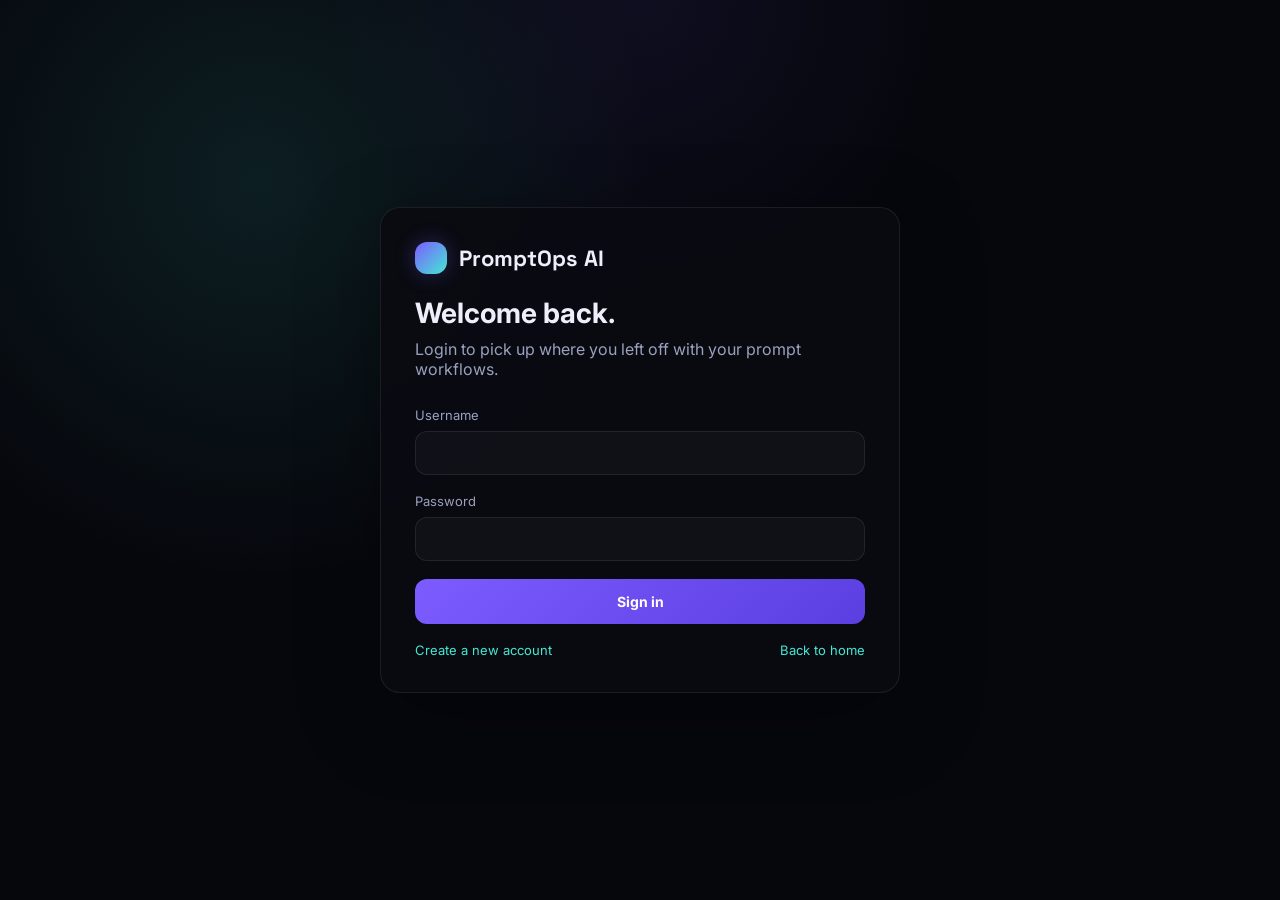
==== frontend/index.html @ e061cbdd "Initial commit: PromptOps AI" ====
<!DOCTYPE html>
<html lang="en">
<head>
<meta charset="UTF-8">
<meta name="viewport" content="width=device-width, initial-scale=1.0">
<title>PromptOps AI — Workspace</title>
<link rel="preconnect" href="https://fonts.googleapis.com">
<link href="https://fonts.googleapis.com/css2?family=Space+Grotesk:wght@400;500;600;700&family=Inter:wght@400;500;600&family=JetBrains+Mono:wght@400;500&display=swap" rel="stylesheet">
<link rel="stylesheet" href="css/index.css">
</head>
<body>

<!-- Mobile topbar -->
<div class="mobile-bar" id="mobile-bar">
  <button class="hamburger" onclick="toggleSidebar()" aria-label="Open menu">☰</button>
  <div class="mark" style="width:20px;height:20px;border-radius:6px;background:linear-gradient(135deg,var(--violet),var(--cyan));"></div>
  <span class="brand-text">PromptOps AI</span>
</div>
<div class="sidebar-overlay" id="sidebar-overlay" onclick="toggleSidebar()"></div>

<div class="app">
  <!-- SIDEBAR -->
  <aside class="sidebar" id="sidebar" aria-label="Navigation">
    <div class="sidebar-top">
      <div class="brand">
        <div class="mark" role="presentation"></div>
        <span class="brand-text">PromptOps AI</span>
      </div>
    </div>
    <nav class="sidebar-nav" id="nav" aria-label="Main navigation"></nav>
    <div class="sidebar-foot">
      <button class="btn btn-ghost" id="logout-button" type="button">Logout</button>
      <a href="landing.html">← Back to Home</a>
    </div>
  </aside>

  <!-- WORKSPACE -->
  <main class="workspace-wrap" id="workspace-wrap" role="main"></main>
</div>

<div id="toast-container" aria-live="polite" aria-atomic="false"></div>

<!--
  Script loading order (each file depends only on those above it):

  1. utils.js      - esc, toast, copyText, copyRaw, setLoading, showError
  2. api.js        - api(), API_BASE
  3. auth.js       - getAuthToken, clearAuthToken, redirectToLogin, verifyAuthToken
  4. navigation.js - PAGES, buildNav, toggleSidebar, greeting, goTo, renderPage, initPage
  5. analytics.js  - homeTpl, initHome, analyticsTpl, loadAnalytics
  6. evaluator.js  - evaluateTpl, runEvaluate, getScoreLabel, useBetterPrompt
  7. optimizer.js  - optimizeTpl, runOptimize, saveOptimizedVersion, evaluateOptimized
  8. library.js    - CATEGORIES, libraryTpl, loadLibrary, debouncedLibSearch,
                     selectCat, toggleFav, loadIntoOptimizer, loadIntoEvaluator
  9. playground.js - playgroundTpl, runPlayground
  10. experiments.js - abtestTpl, runABTest
  11. versions.js  - versionsTpl, saveVersion, loadVersions, filterVersions,
                     renderTimeline, restoreVersion, deleteVersion
  12. index.js     - wires logout button, calls buildNav(), boots app
-->
<script src="js/utils.js"></script>
<script src="js/api.js"></script>
<script src="js/auth.js"></script>
<script src="js/navigation.js"></script>
<script src="js/analytics.js"></script>
<script src="js/evaluator.js"></script>
<script src="js/optimizer.js"></script>
<script src="js/library.js"></script>
<script src="js/playground.js"></script>
<script src="js/experiments.js"></script>
<script src="js/versions.js"></script>
<script src="js/index.js"></script>

</body>
</html>
---- frontend/css/index.css ----
:root {
  --bg: #07080f;
  --panel: #0e1018;
  --panel-2: #13161f;
  --panel-3: #181c28;
  --line: rgba(255,255,255,0.08);
  --line-2: rgba(255,255,255,0.13);
  --ink: #eef0f8;
  --ink-2: #c8ccdc;
  --slate: #8b93ab;
  --slate-dim: #5a6178;
  --violet: #7c5cff;
  --violet-dim: rgba(124,92,255,0.12);
  --cyan: #45e8d4;
  --cyan-dim: rgba(69,232,212,0.1);
  --amber: #ffb454;
  --red: #ff6b6b;
  --green: #4ade80;
  --radius: 14px;
  --sidebar-w: 224px;
  --font-mono: 'JetBrains Mono', monospace;
  --font-display: 'Space Grotesk', sans-serif;
}

*, *::before, *::after { box-sizing: border-box; margin: 0; padding: 0; }
html { height: 100%; }
body {
  margin: 0;
  background: var(--bg);
  color: var(--ink);
  font-family: 'Inter', system-ui, sans-serif;
  font-size: 14px;
  line-height: 1.6;
  overflow: hidden;
  height: 100vh;
  -webkit-font-smoothing: antialiased;
}
a { color: inherit; text-decoration: none; }
button { font-family: inherit; cursor: pointer; }
::selection { background: rgba(124,92,255,0.35); }

::-webkit-scrollbar { width: 6px; }
::-webkit-scrollbar-track { background: transparent; }
::-webkit-scrollbar-thumb { background: var(--line-2); border-radius: 3px; }
::-webkit-scrollbar-thumb:hover { background: var(--slate-dim); }

.app { display: flex; height: 100vh; }

.sidebar {
  width: var(--sidebar-w);
  flex-shrink: 0;
  background: var(--panel);
  border-right: 1px solid var(--line);
  display: flex;
  flex-direction: column;
  padding: 0;
  overflow: hidden;
}
.sidebar-top {
  padding: 18px 14px 14px;
  border-bottom: 1px solid var(--line);
}
.brand {
  display: flex;
  align-items: center;
  gap: 9px;
  padding: 2px 8px 16px;
}
.brand .mark {
  width: 22px; height: 22px;
  border-radius: 7px;
  background: linear-gradient(135deg, var(--violet), var(--cyan));
  box-shadow: 0 0 14px rgba(124,92,255,0.5);
  flex-shrink: 0;
}
.brand-text {
  font-family: var(--font-display);
  font-weight: 700;
  font-size: 14.5px;
  letter-spacing: -0.01em;
}
.sidebar-label {
  font-size: 10px;
  text-transform: uppercase;
  letter-spacing: 0.08em;
  color: var(--slate-dim);
  font-weight: 600;
  padding: 0 8px;
  margin-bottom: 6px;
}
.sidebar-nav {
  flex: 1;
  overflow-y: auto;
  padding: 14px;
  display: flex;
  flex-direction: column;
  gap: 2px;
}
.nav-btn {
  display: flex;
  align-items: center;
  gap: 10px;
  background: transparent;
  border: none;
  color: var(--slate);
  padding: 9px 10px;
  border-radius: 10px;
  font-size: 13px;
  font-weight: 500;
  text-align: left;
  width: 100%;
  transition: background 0.15s, color 0.15s;
  position: relative;
}
.nav-btn .ic {
  font-size: 14px;
  width: 20px;
  text-align: center;
  flex-shrink: 0;
}
.nav-btn:hover { background: var(--panel-2); color: var(--ink-2); }
.nav-btn.active {
  background: var(--violet-dim);
  color: var(--ink);
  font-weight: 600;
}
.nav-btn.active::before {
  content: '';
  position: absolute;
  left: 0; top: 6px; bottom: 6px;
  width: 2.5px;
  border-radius: 0 2px 2px 0;
  background: var(--violet);
}
.sidebar-foot {
  padding: 14px;
  border-top: 1px solid var(--line);
  font-size: 11.5px;
  color: var(--slate-dim);
}
.sidebar-foot a { color: var(--slate-dim); transition: color 0.15s; }
.sidebar-foot a:hover { color: var(--slate); }

.workspace-wrap { flex: 1; overflow-y: auto; background: var(--bg); }
.workspace {
  padding: 32px 40px;
  max-width: 1100px;
  margin: 0 auto;
  opacity: 0;
  transform: translateY(8px);
  transition: opacity 0.22s ease, transform 0.22s ease;
}
.workspace.active { opacity: 1; transform: translateY(0); }

.page-head { margin-bottom: 28px; }
.page-head h2 {
  font-family: var(--font-display);
  font-size: 20px;
  font-weight: 700;
  letter-spacing: -0.02em;
  margin-bottom: 4px;
}
.page-head p { color: var(--slate); font-size: 13.5px; }

.card {
  background: var(--panel);
  border: 1px solid var(--line);
  border-radius: var(--radius);
  padding: 22px;
  margin-bottom: 16px;
}
.card-head {
  display: flex;
  align-items: center;
  justify-content: space-between;
  margin-bottom: 16px;
}
.card-head h3 {
  font-size: 13.5px;
  font-weight: 600;
  letter-spacing: -0.01em;
}
.card-subtitle { font-size: 12px; color: var(--slate); margin-top: 2px; }

label {
  display: block;
  font-size: 12px;
  font-weight: 600;
  color: var(--slate);
  letter-spacing: 0.01em;
  margin: 14px 0 6px;
}
label:first-child { margin-top: 0; }
textarea, input[type="text"], input[type="search"], input {
  width: 100%;
  background: var(--bg);
  border: 1px solid var(--line);
  color: var(--ink);
  border-radius: 10px;
  padding: 10px 13px;
  font-size: 13.5px;
  font-family: inherit;
}

input[type="search"] {
  padding-right: 36px;
}
.input-row {
  display: grid;
  grid-template-columns: 1fr auto;
  gap: 10px;
}
.field-help {
  font-size: 12px;
  color: var(--slate);
  margin-top: 6px;
}

.btn {
  display: inline-flex;
  align-items: center;
  justify-content: center;
  gap: 8px;
  border: 1px solid transparent;
  border-radius: 10px;
  padding: 11px 16px;
  font-weight: 600;
  font-size: 13px;
  transition: background 0.15s, transform 0.15s, color 0.15s;
}
.btn:hover { transform: translateY(-1px); }
.btn-primary {
  background: linear-gradient(135deg, var(--violet), var(--cyan));
  color: #10111c;
}
.btn-secondary {
  background: rgba(255,255,255,0.04);
  color: var(--ink-2);
}
.btn-ghost {
  background: transparent;
  color: var(--slate);
  border-color: var(--line);
}

.top-row {
  display: flex;
  align-items: center;
  justify-content: space-between;
  gap: 16px;
  flex-wrap: wrap;
}
.top-row .badge {
  background: rgba(124,92,255,0.12);
  color: var(--violet);
  padding: 8px 12px;
  border-radius: 999px;
  font-size: 12px;
  font-weight: 700;
}

.panel-row {
  display: grid;
  grid-template-columns: repeat(4, minmax(0, 1fr));
  gap: 18px;
  margin-top: 18px;
}
.panel-card {
  background: var(--panel-2);
  border: 1px solid var(--line);
  border-radius: var(--radius);
  padding: 20px;
}

.stats-grid {
  display: grid;
  grid-template-columns: repeat(3, minmax(0, 1fr));
  gap: 16px;
  margin-top: 18px;
}
.stat-card {
  background: var(--panel-2);
  border: 1px solid var(--line);
  border-radius: var(--radius);
  padding: 16px 18px;
}
.stat-card .stat-label { font-size: 12px; color: var(--slate); margin-bottom: 6px; }
.stat-card .stat-value { font-size: 24px; font-weight: 700; }

.table-card {
  background: var(--panel-2);
  border: 1px solid var(--line);
  border-radius: var(--radius);
  overflow: hidden;
}
.table-card table {
  width: 100%;
  border-collapse: collapse;
}
.table-card th,
.table-card td {
  padding: 14px 16px;
  border-bottom: 1px solid rgba(255,255,255,0.04);
}
.table-card th {
  text-align: left;
  font-size: 12px;
  color: var(--slate);
  text-transform: uppercase;
  letter-spacing: 0.08em;
}
.table-card td { font-size: 13px; }

.graph-card {
  display: grid;
  grid-template-columns: 1fr 0.7fr;
  gap: 16px;
}
.graph-card .graph { min-height: 220px; }

.footer-note {
  display: flex;
  align-items: center;
  justify-content: space-between;
  gap: 12px;
  margin-top: 10px;
  font-size: 12px;
  color: var(--slate);
}

@media (max-width: 1024px) {
  .sidebar { width: 200px; }
  .workspace { padding: 28px 28px; }
}

@media (max-width: 900px) {
  .app { flex-direction: column; }
  .sidebar { width: 100%; height: auto; }
  .workspace-wrap { height: calc(100vh - 100px); }
  .panel-row { grid-template-columns: 1fr 1fr; }
  .stats-grid { grid-template-columns: 1fr; }
}

@media (max-width: 720px) {
  .workspace { padding: 22px 18px; }
  .top-row { flex-direction: column; align-items: stretch; }
  .panel-row { grid-template-columns: 1fr; }
  .sidebar-nav { padding: 10px; }
}

/* ═══════════════════════════════════════════════════════════
   FEATURE STYLES  (originally inline in index.html)
   Added here so css/index.css is the single style source.
═══════════════════════════════════════════════════════════ */

/* ── Extra tokens needed by features ── */
:root {
  --violet-dim: rgba(124,92,255,0.12);
  --cyan-dim: rgba(69,232,212,0.1);
  --amber: #ffb454;
  --red: #ff6b6b;
  --green: #4ade80;
  --font-mono: 'JetBrains Mono', monospace;
  --font-display: 'Space Grotesk', sans-serif;
}

/* ── Extra base overrides ── */
textarea { resize: vertical; min-height: 120px; line-height: 1.65; outline: none; }
textarea:focus, input:focus { border-color: var(--violet); box-shadow: 0 0 0 3px rgba(124,92,255,0.12); outline: none; }
textarea.mono { font-family: var(--font-mono); font-size: 12.5px; }

/* ── Button variants ── */
.btn { cursor: pointer; user-select: none; white-space: nowrap; }
.btn:active { transform: scale(0.98); }
.btn:disabled { opacity: 0.45; cursor: not-allowed; transform: none; }
.btn-primary { background: linear-gradient(135deg, var(--violet), #5b3fe0); border: none; color: #fff; margin-top: 16px; box-shadow: 0 4px 16px rgba(124,92,255,0.28); }
.btn-primary:hover { filter: brightness(1.1); transform: none; }
.btn-sm { padding: 6px 12px; font-size: 12px; border-radius: 7px; }
.btn-danger { background: transparent; border: 1px solid rgba(255,107,107,0.25); color: var(--red); }
.btn-danger:hover { background: rgba(255,107,107,0.08); }

/* ── Layouts ── */
.split   { display: grid; grid-template-columns: 1fr 1fr; gap: 16px; }
.split-3 { display: grid; grid-template-columns: 1fr 1fr 1fr; gap: 16px; }

/* ── Badge ── */
.badge {
  display: inline-flex; align-items: center; gap: 4px;
  font-size: 11px; font-weight: 600; font-family: var(--font-mono);
  padding: 3px 8px; border-radius: 100px;
  background: var(--violet-dim); color: var(--violet);
  border: 1px solid rgba(124,92,255,0.2);
}
.badge.cyan   { background: var(--cyan-dim); color: var(--cyan); border-color: rgba(69,232,212,0.2); }
.badge.amber  { background: rgba(255,180,84,0.1); color: var(--amber); border-color: rgba(255,180,84,0.2); }
.badge.green  { background: rgba(74,222,128,0.1); color: var(--green); border-color: rgba(74,222,128,0.2); }
.badge.red    { background: rgba(255,107,107,0.1); color: var(--red); border-color: rgba(255,107,107,0.2); }

/* ── Spinner & loading row ── */
.spinner {
  width: 13px; height: 13px; border-radius: 50%;
  border: 2px solid rgba(255,255,255,0.2);
  border-top-color: rgba(255,255,255,0.85);
  animation: spin 0.65s linear infinite;
  display: inline-block; flex-shrink: 0;
}
@keyframes spin { to { transform: rotate(360deg); } }
.loading-row {
  display: flex; align-items: center; gap: 9px;
  color: var(--slate); font-size: 13px; font-style: italic; margin-top: 12px;
}

/* ── Result box ── */
.result-box {
  background: var(--bg); border: 1px solid var(--line); border-radius: 10px;
  padding: 14px 16px; font-size: 13px; line-height: 1.7;
  white-space: pre-wrap; word-break: break-word;
  display: none; font-family: var(--font-mono); color: var(--ink-2);
}
.result-box.show  { display: block; animation: fadeUp 0.22s ease; }
.result-box.error { border-color: rgba(255,107,107,0.35); color: #ffb8b8; background: rgba(255,107,107,0.04); }
@keyframes fadeUp { from { opacity:0; transform:translateY(5px); } to { opacity:1; transform:translateY(0); } }

/* ── Empty state ── */
.empty {
  text-align: center; padding: 40px 20px; color: var(--slate);
  font-size: 13px; border: 1px dashed var(--line); border-radius: 12px;
}
.empty .empty-icon { font-size: 28px; margin-bottom: 10px; }
.empty p { color: var(--slate-dim); font-size: 12.5px; margin-top: 6px; }

/* ── Verdict ── */
.verdict {
  margin-top: 14px; padding: 11px 14px; border-radius: 10px;
  background: var(--panel-2); border: 1px solid var(--line);
  font-size: 13px; color: var(--ink-2); line-height: 1.5;
}
.verdict strong { color: var(--ink); }

/* ── Toast ── */
#toast-container {
  position: fixed; bottom: 22px; right: 22px;
  display: flex; flex-direction: column; gap: 9px;
  z-index: 9999; pointer-events: none;
}
.toast {
  background: var(--panel); border: 1px solid var(--line);
  border-left: 3px solid var(--cyan); border-radius: 10px;
  padding: 11px 16px; font-size: 13px;
  min-width: 230px; max-width: 340px;
  box-shadow: 0 12px 36px rgba(0,0,0,0.5);
  animation: toastIn 0.22s ease; pointer-events: all;
}
.toast.error   { border-left-color: var(--red); }
.toast.success { border-left-color: var(--green); }
@keyframes toastIn { from { transform:translateX(20px); opacity:0; } to { transform:translateX(0); opacity:1; } }

/* ── Mobile topbar ── */
.mobile-bar {
  display: none; position: fixed; top:0; left:0; right:0; height: 52px;
  background: var(--panel); border-bottom: 1px solid var(--line);
  align-items: center; padding: 0 16px; gap: 12px; z-index: 100;
}
.mobile-bar .brand-text { font-size: 14px; }
.hamburger { background: none; border: none; color: var(--slate); font-size: 18px; padding: 4px; cursor: pointer; }
.sidebar-overlay { display: none; position: fixed; inset: 0; background: rgba(0,0,0,0.5); z-index: 49; }

/* ── Dashboard ── */
.welcome { margin-bottom: 24px; }
.welcome h2 { font-family: var(--font-display); font-size: 22px; font-weight: 700; letter-spacing: -0.02em; margin-bottom: 3px; }
.welcome p  { color: var(--slate); font-size: 13px; }

.quick-actions { display: grid; grid-template-columns: repeat(4,1fr); gap: 12px; margin-bottom: 22px; }
.qa-card {
  background: var(--panel); border: 1px solid var(--line); border-radius: 13px;
  padding: 16px; cursor: pointer; transition: transform 0.18s, border-color 0.18s, box-shadow 0.18s;
  text-align: left; color: var(--ink-2);
}
.qa-card:hover { transform: translateY(-3px); border-color: rgba(124,92,255,0.35); box-shadow: 0 8px 24px rgba(124,92,255,0.1); }
.qa-card .qic { font-size: 18px; margin-bottom: 9px; }
.qa-card .qt  { font-size: 13px; font-weight: 600; }
.qa-card .qs  { font-size: 11.5px; color: var(--slate-dim); margin-top: 3px; }

.kpis { display: grid; grid-template-columns: repeat(4,1fr); gap: 12px; margin-bottom: 20px; }
.kpi  { background: var(--panel); border: 1px solid var(--line); border-radius: 13px; padding: 16px 18px; }
.kpi .kv { font-family: var(--font-display); font-size: 24px; font-weight: 700; letter-spacing: -0.02em; color: var(--ink); margin-bottom: 3px; font-variant-numeric: tabular-nums; }
.kpi .kl { font-size: 11.5px; color: var(--slate); }
.kpi .kd { font-size: 11px; color: var(--cyan); margin-top: 4px; }

.dash-grid { display: grid; grid-template-columns: 1.3fr 1fr; gap: 16px; }

.activity-item { display: flex; gap: 10px; align-items: flex-start; padding: 10px 0; border-bottom: 1px solid var(--line); font-size: 12.5px; }
.activity-item:last-child { border-bottom: none; }
.activity-dot { width: 7px; height: 7px; border-radius: 50%; background: var(--cyan); margin-top: 5px; flex-shrink: 0; box-shadow: 0 0 6px rgba(69,232,212,0.5); }
.activity-time { font-size: 11px; color: var(--slate-dim); margin-top: 2px; }

.bar-row   { display: flex; align-items: center; gap: 10px; margin-bottom: 10px; }
.bar-label { width: 80px; font-size: 12px; color: var(--slate); flex-shrink: 0; }
.bar-track { flex: 1; height: 7px; background: var(--bg); border-radius: 4px; overflow: hidden; }
.bar-fill  { height: 100%; background: linear-gradient(90deg, var(--violet), var(--cyan)); border-radius: 4px; transition: width 0.8s ease; }
.bar-val   { width: 30px; text-align: right; font-size: 12px; color: var(--slate); font-family: var(--font-mono); }

/* ── Evaluator ── */
.score-display  { display: flex; align-items: flex-start; gap: 28px; margin-top: 18px; }
.gauge          { position: relative; width: 108px; height: 108px; flex-shrink: 0; }
.gauge svg      { transform: rotate(-90deg); }
.gauge circle   { fill: none; stroke-width: 8; }
.gauge .gauge-bg { stroke: var(--line-2); }
.gauge .gauge-fg { stroke: var(--cyan); stroke-linecap: round; transition: stroke-dashoffset 1s ease; }
.gauge .gauge-num {
  position: absolute; inset: 0; display: flex; flex-direction: column;
  align-items: center; justify-content: center;
  font-family: var(--font-display); font-size: 22px; font-weight: 700; line-height: 1;
}
.gauge .gauge-num .gauge-label { font-size: 10px; color: var(--slate); font-weight: 500; margin-top: 2px; }

.score-breakdown { flex: 1; }
.score-dim       { display: flex; align-items: center; gap: 10px; margin-bottom: 9px; font-size: 12.5px; }
.score-dim .dim-label { width: 108px; color: var(--slate); flex-shrink: 0; }
.score-dim .dim-track { flex: 1; height: 5px; background: var(--bg); border-radius: 3px; overflow: hidden; }
.score-dim .dim-fill  { height: 100%; background: linear-gradient(90deg, var(--violet), var(--cyan)); border-radius: 3px; transition: width 0.8s ease; }
.score-dim .dim-val   { width: 36px; text-align: right; font-size: 11.5px; color: var(--slate); font-family: var(--font-mono); }

.eval-insight-grid { display: grid; grid-template-columns: 1fr 1fr 1fr; gap: 12px; margin-top: 18px; }
.insight-card     { background: var(--panel-2); border: 1px solid var(--line); border-radius: 11px; padding: 14px; }
.insight-card h4  { font-size: 11px; text-transform: uppercase; letter-spacing: 0.07em; color: var(--slate); font-weight: 600; margin-bottom: 10px; }
.insight-card ul  { list-style: none; padding: 0; }
.insight-card li  { font-size: 12.5px; color: var(--ink-2); padding: 4px 0; display: flex; gap: 7px; align-items: flex-start; line-height: 1.45; }
.insight-card li::before            { content: ''; flex-shrink: 0; margin-top: 6px; }
.insight-card.strengths  li::before { content: '✓'; color: var(--green); font-size: 11px; }
.insight-card.weaknesses li::before { content: '✕'; color: var(--red);   font-size: 11px; }
.insight-card.suggestions li::before{ content: '→'; color: var(--violet); font-size: 11px; }

.better-prompt-box {
  background: var(--panel-2); border: 1px solid rgba(69,232,212,0.2);
  border-radius: 11px; padding: 14px 16px; margin-top: 12px;
  font-size: 12.5px; font-family: var(--font-mono); color: var(--ink-2); line-height: 1.65;
}
.better-prompt-box .better-label {
  font-family: 'Inter', sans-serif; font-size: 10px;
  text-transform: uppercase; letter-spacing: 0.08em;
  color: var(--cyan); font-weight: 600; margin-bottom: 8px;
}

/* ── Optimizer ── */
.opt-flow     { display: grid; grid-template-columns: 1fr; gap: 12px; }
.flow-step    { display: flex; align-items: flex-start; gap: 12px; padding: 16px; background: var(--panel-2); border: 1px solid var(--line); border-radius: 12px; }
.flow-step-icon    { font-size: 18px; margin-top: 1px; flex-shrink: 0; }
.flow-step-content { flex: 1; }
.flow-step-title   { font-size: 12px; font-weight: 600; color: var(--slate); text-transform: uppercase; letter-spacing: 0.06em; margin-bottom: 6px; }
.flow-step-text    { font-size: 13px; color: var(--ink-2); line-height: 1.65; }
.change-list    { list-style: none; padding: 0; }
.change-list li { font-size: 12.5px; color: var(--ink-2); padding: 3px 0; display: flex; gap: 8px; align-items: baseline; }
.change-list li::before { content: '·'; color: var(--violet); font-size: 16px; flex-shrink: 0; line-height: 1; }

/* ── Library ── */
.lib-toolbar       { display: flex; gap: 10px; margin-bottom: 12px; align-items: center; flex-wrap: wrap; }
.lib-toolbar input { flex: 1; min-width: 200px; }
.chips { display: flex; gap: 8px; flex-wrap: wrap; margin-bottom: 14px; }
.chip {
  padding: 5px 12px; border-radius: 100px;
  border: 1px solid var(--line); background: var(--panel-2);
  color: var(--slate); font-size: 12px; font-weight: 500; cursor: pointer; transition: all 0.15s;
}
.chip:hover  { border-color: var(--line-2); color: var(--ink-2); }
.chip.active { background: var(--violet-dim); border-color: rgba(124,92,255,0.3); color: var(--ink); }

.lib-grid { display: grid; grid-template-columns: repeat(2,1fr); gap: 12px; }
.lib-card {
  background: var(--panel-2); border: 1px solid var(--line); border-radius: 12px;
  padding: 16px; transition: transform 0.18s, border-color 0.18s; display: flex; flex-direction: column;
}
.lib-card:hover   { transform: translateY(-2px); border-color: var(--line-2); }
.lib-card-top     { display: flex; justify-content: space-between; align-items: flex-start; margin-bottom: 6px; }
.lib-cat   { font-size: 10.5px; color: var(--cyan); text-transform: uppercase; letter-spacing: 0.07em; font-weight: 600; }
.lib-star  { cursor: pointer; font-size: 14px; user-select: none; transition: transform 0.15s; color: var(--slate-dim); }
.lib-star:hover  { transform: scale(1.2); color: var(--amber); }
.lib-star.active { color: var(--amber); }
.lib-title   { font-weight: 600; font-size: 13.5px; margin-bottom: 6px; }
.lib-text    { font-size: 12.5px; color: var(--slate); line-height: 1.55; flex: 1; display: -webkit-box; -webkit-line-clamp: 3; -webkit-box-orient: vertical; overflow: hidden; margin-bottom: 12px; }
.lib-actions { display: flex; gap: 8px; }

/* ── Playground ── */
.pg-header { display: flex; justify-content: space-between; align-items: center; margin-bottom: 8px; }
.pg-label  { font-size: 11px; font-weight: 600; color: var(--slate); text-transform: uppercase; letter-spacing: 0.07em; }
.pg-score  { font-family: var(--font-mono); font-size: 12px; }

.comparison-result  { margin-top: 16px; padding: 16px; background: var(--panel-2); border: 1px solid var(--line); border-radius: 12px; display: none; }
.comparison-result.show { display: block; animation: fadeUp 0.22s ease; }
.comparison-winner  { font-family: var(--font-display); font-size: 18px; font-weight: 700; margin-bottom: 6px; }
.comparison-summary { font-size: 13px; color: var(--slate); }

/* ── Version History ── */
.timeline { position: relative; padding-left: 22px; }
.timeline::before { content: ''; position: absolute; left: 4px; top: 8px; bottom: 8px; width: 2px; background: linear-gradient(to bottom, var(--violet), transparent); border-radius: 1px; }
.tl-entry { position: relative; margin-bottom: 18px; }
.tl-entry::before { content: ''; position: absolute; left: -22px; top: 6px; width: 10px; height: 10px; border-radius: 50%; background: var(--panel); border: 2px solid var(--violet); box-shadow: 0 0 8px rgba(124,92,255,0.4); }
.tl-card          { background: var(--panel-2); border: 1px solid var(--line); border-radius: 12px; padding: 14px 16px; transition: border-color 0.15s; }
.tl-card:hover    { border-color: var(--line-2); }
.tl-name          { font-weight: 600; font-size: 13.5px; margin-bottom: 2px; }
.tl-meta          { display: flex; align-items: center; gap: 8px; margin-bottom: 8px; }
.tl-id            { font-size: 11px; color: var(--slate-dim); font-family: var(--font-mono); }
.tl-text          { font-size: 12.5px; color: var(--slate); line-height: 1.5; display: -webkit-box; -webkit-line-clamp: 2; -webkit-box-orient: vertical; overflow: hidden; margin-bottom: 10px; }
.tl-actions       { display: flex; gap: 8px; }

/* ── Analytics ── */
.analytics-chart   { margin-top: 4px; }
.chart-bar-row     { display: flex; align-items: center; gap: 10px; margin-bottom: 13px; }
.chart-bar-label   { width: 90px; font-size: 12.5px; color: var(--slate); flex-shrink: 0; }
.chart-bar-outer   { flex: 1; height: 28px; background: var(--panel-2); border-radius: 6px; overflow: hidden; position: relative; }
.chart-bar-inner   { height: 100%; background: linear-gradient(90deg, var(--violet), var(--cyan)); border-radius: 6px; transition: width 1s ease; display: flex; align-items: center; padding-left: 10px; }
.chart-bar-count   { font-size: 11.5px; font-weight: 600; color: rgba(255,255,255,0.9); font-family: var(--font-mono); }
.chart-bar-zero    { font-size: 12px; color: var(--slate-dim); padding-left: 10px; position: absolute; top: 50%; transform: translateY(-50%); }

/* ── Experiment Lab ── */
.ab-test-cards    { display: grid; grid-template-columns: 1fr 1fr; gap: 12px; margin-top: 12px; }
.ab-result        { background: var(--panel-2); border: 1px solid var(--line); border-radius: 12px; padding: 14px; }
.ab-result-header { display: flex; justify-content: space-between; align-items: center; margin-bottom: 10px; }
.ab-prompt-label  { font-size: 11px; font-weight: 600; text-transform: uppercase; letter-spacing: 0.06em; color: var(--slate); }
.ab-output        { font-size: 12.5px; color: var(--ink-2); line-height: 1.6; white-space: pre-wrap; margin-bottom: 8px; }

/* ── Responsive ── */
@media (max-width: 900px) {
  .sidebar { position: fixed; left: 0; top: 0; bottom: 0; transform: translateX(-100%); transition: transform 0.25s; z-index: 50; }
  .sidebar.open { transform: translateX(0); }
  .sidebar-overlay.open { display: block; }
  .mobile-bar { display: flex; }
  .workspace-wrap { padding-top: 52px; }
  .workspace { padding: 20px 16px; }
  .quick-actions { grid-template-columns: repeat(2,1fr); }
  .kpis { grid-template-columns: repeat(2,1fr); }
  .dash-grid, .split, .lib-grid { grid-template-columns: 1fr; }
  .eval-insight-grid { grid-template-columns: 1fr; }
  .split-3 { grid-template-columns: 1fr; }
}
@media (prefers-reduced-motion: reduce) {
  *, *::before, *::after { transition-duration: 0.01ms !important; animation-duration: 0.01ms !important; }
}
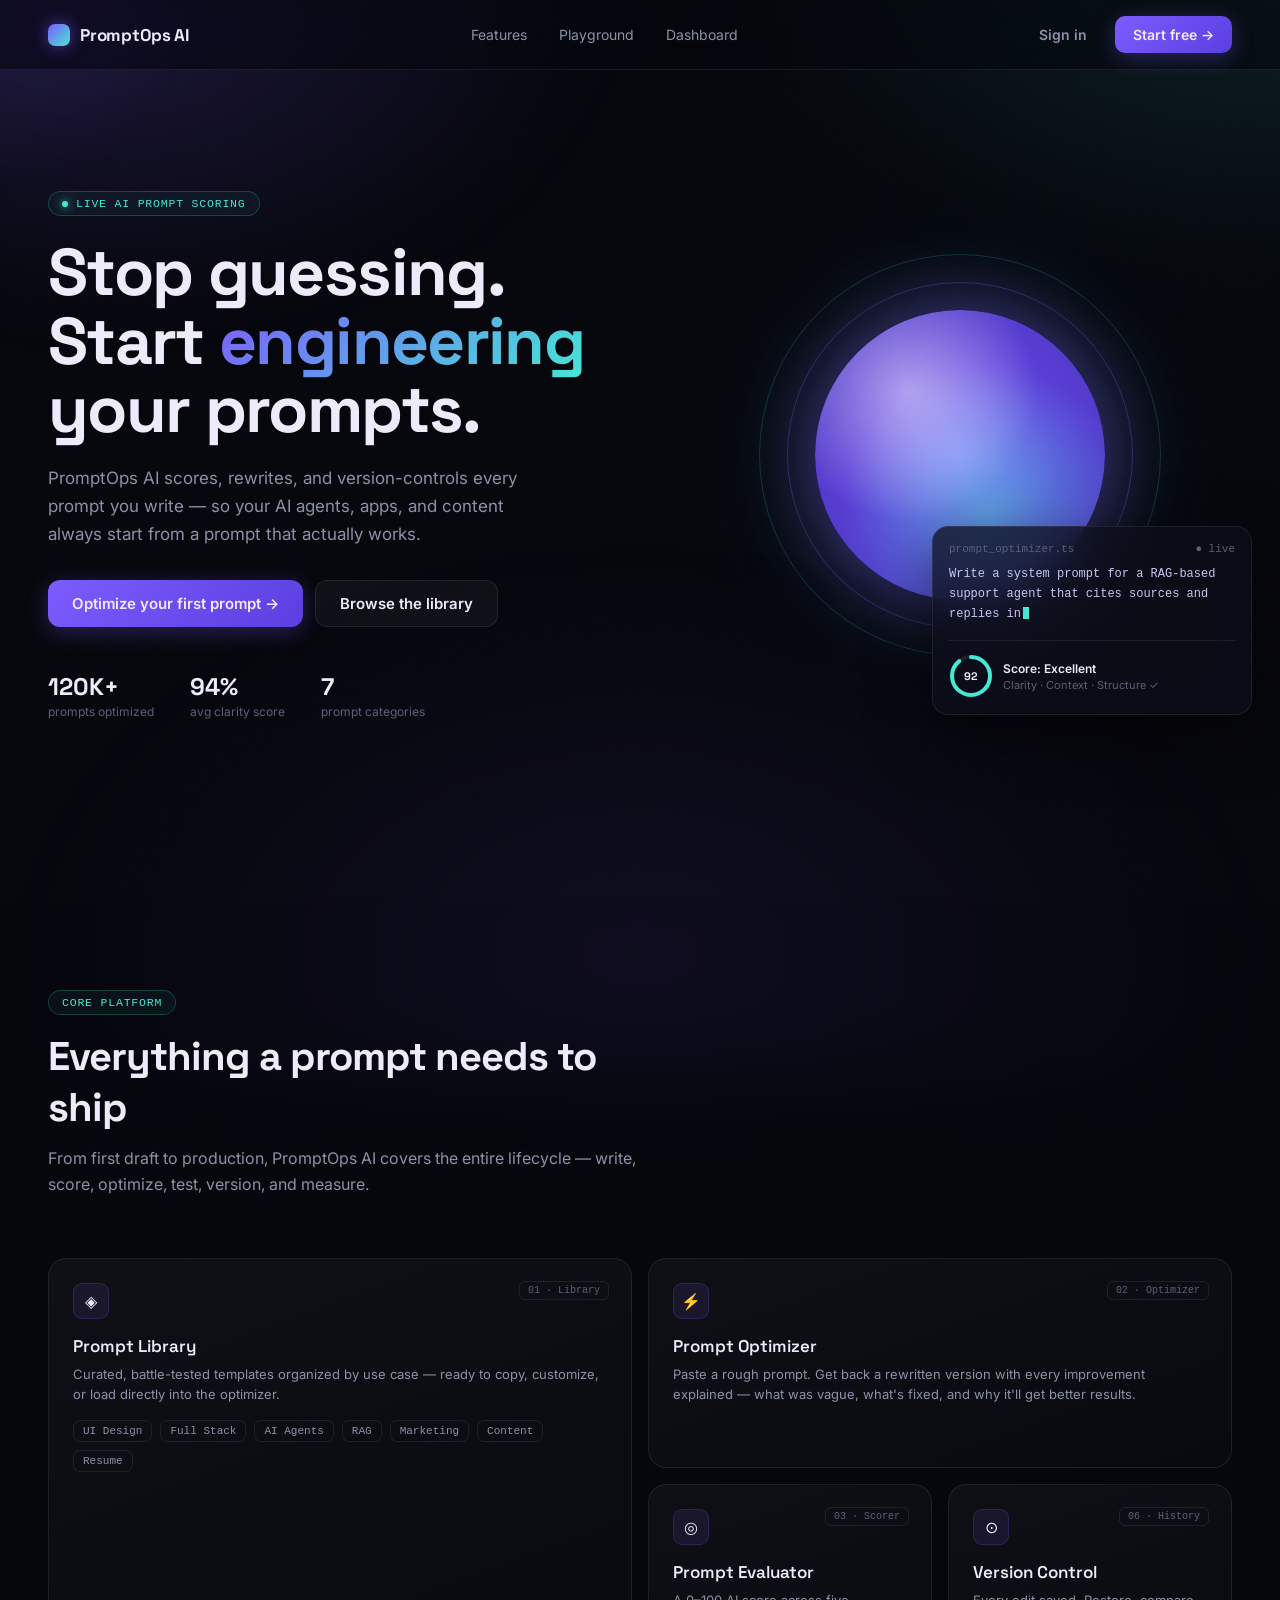
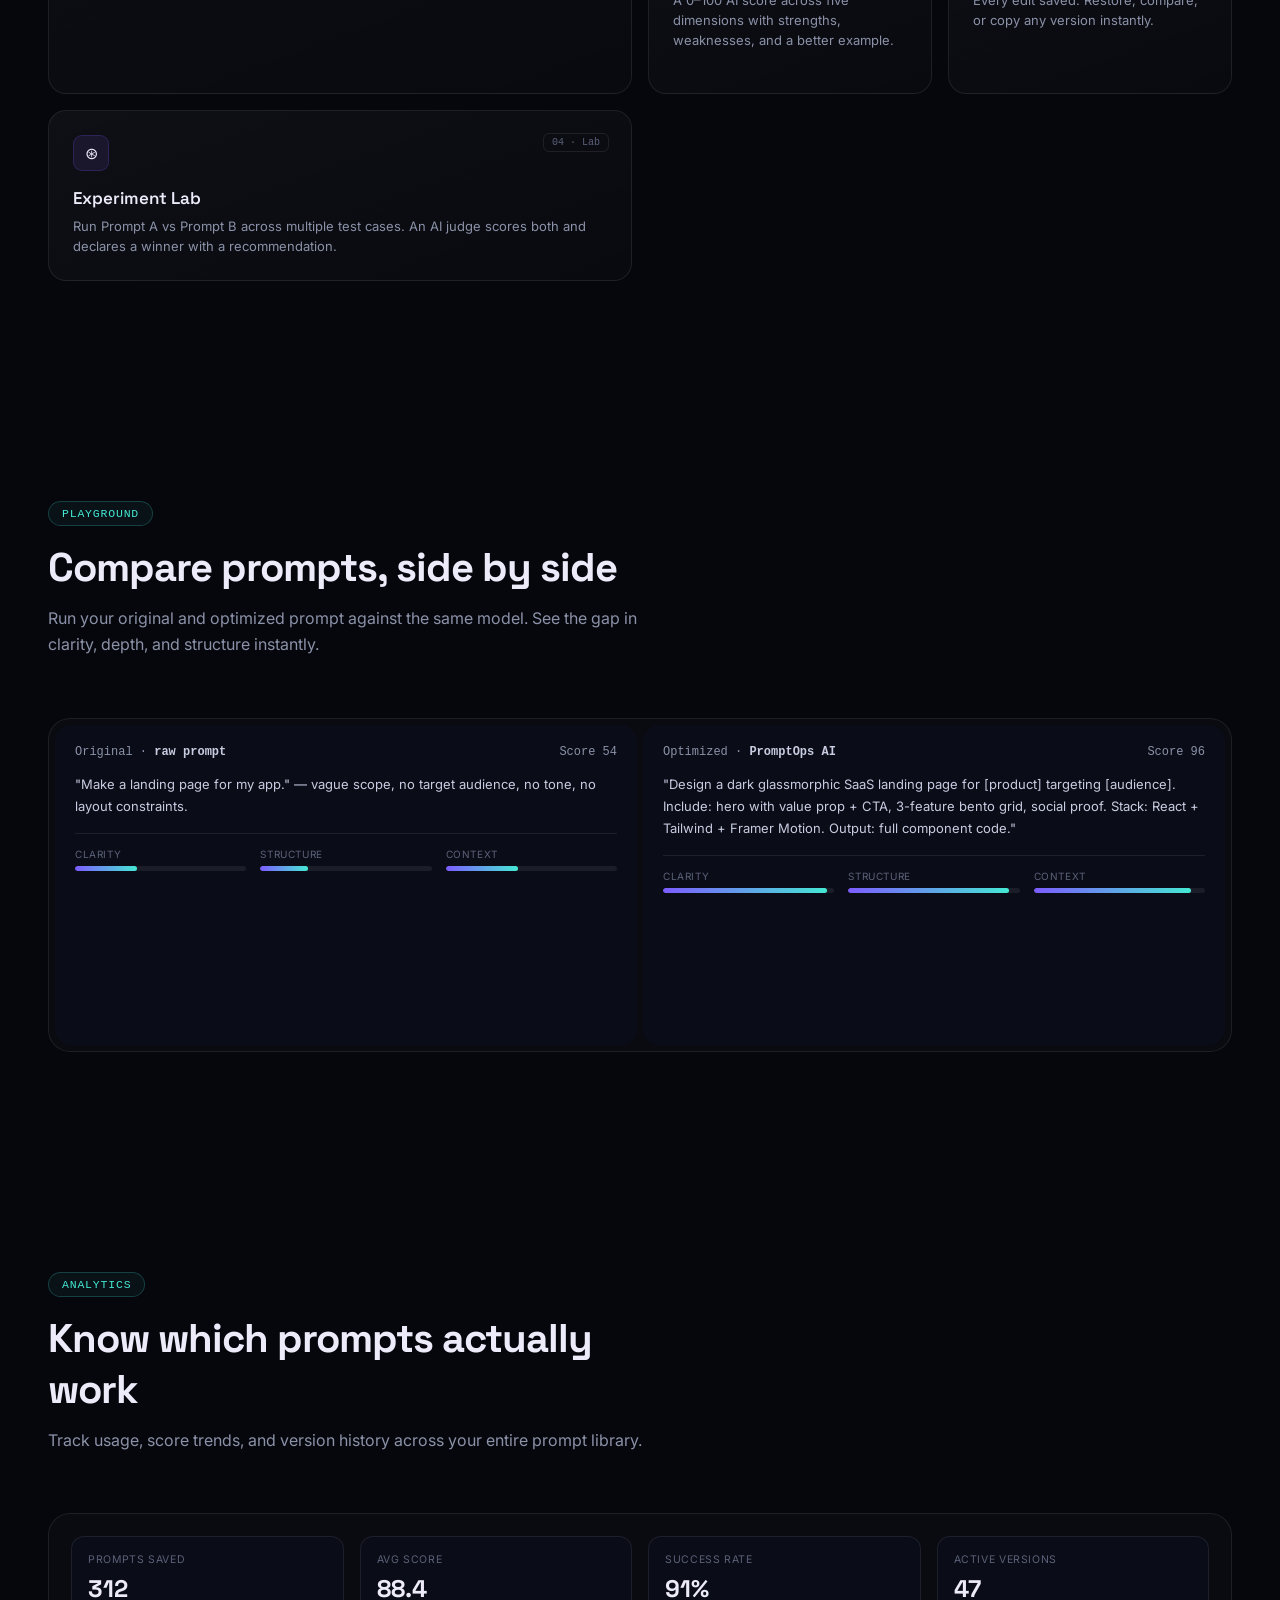
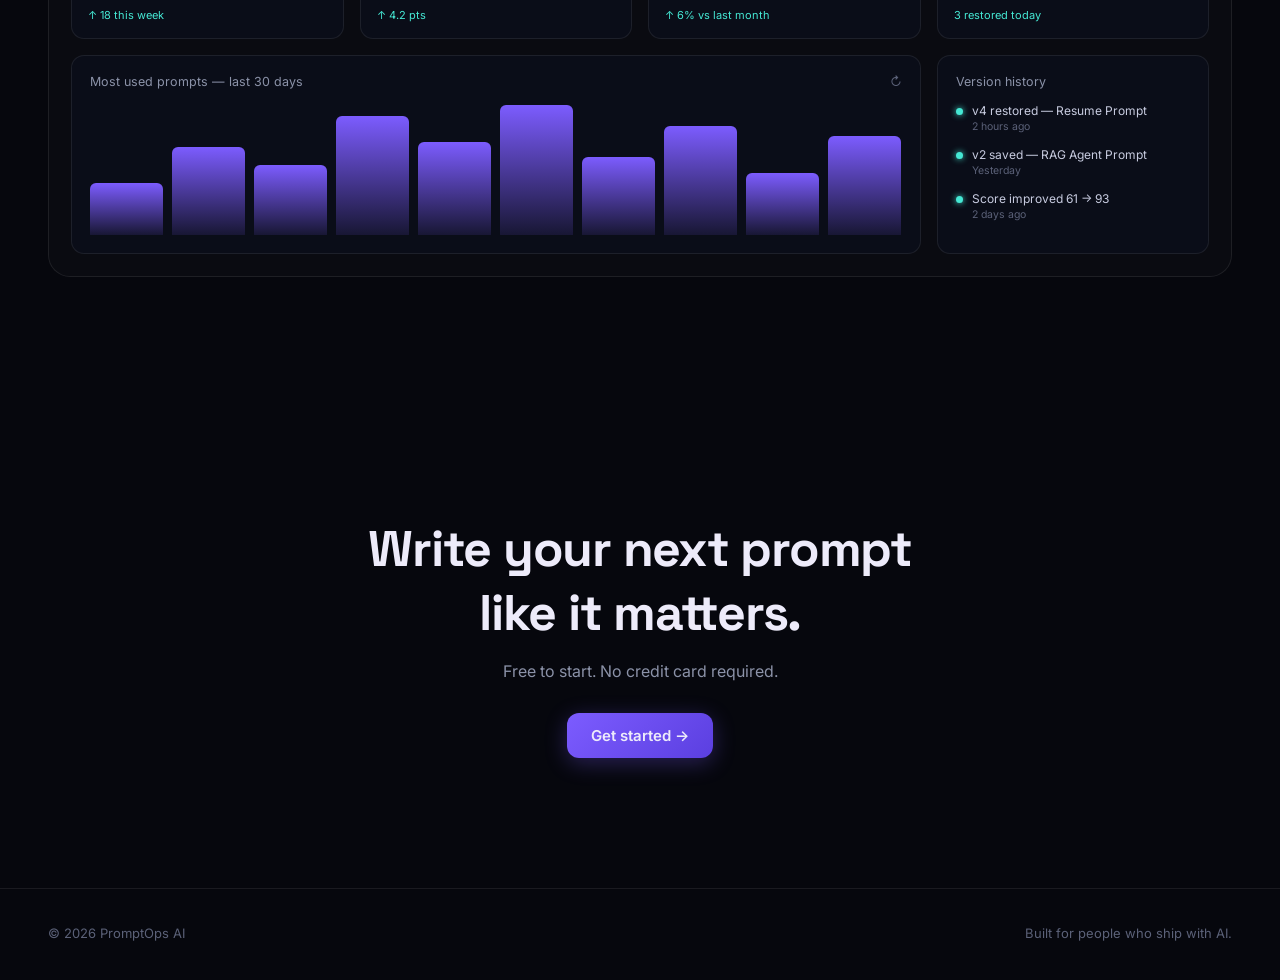
==== commit d6d33456: "Fix landing page navigation" ====
--- a/frontend/index.html
+++ b/frontend/index.html
@@ -3,73 +3,195 @@
 <head>
 <meta charset="UTF-8">
 <meta name="viewport" content="width=device-width, initial-scale=1.0">
-<title>PromptOps AI — Workspace</title>
+<meta name="description" content="PromptOps AI — Score, optimize, and version-control every prompt you write.">
+<title>PromptOps AI — Engineer better prompts</title>
 <link rel="preconnect" href="https://fonts.googleapis.com">
 <link href="https://fonts.googleapis.com/css2?family=Space+Grotesk:wght@400;500;600;700&family=Inter:wght@400;500;600&family=JetBrains+Mono:wght@400;500&display=swap" rel="stylesheet">
-<link rel="stylesheet" href="css/index.css">
+<link rel="stylesheet" href="css/landing.css">
 </head>
 <body>
+<div class="aurora" aria-hidden="true"></div>
+<div class="noise" aria-hidden="true"></div>
+<div class="glow-cursor" id="glow" aria-hidden="true"></div>
 
-<!-- Mobile topbar -->
-<div class="mobile-bar" id="mobile-bar">
-  <button class="hamburger" onclick="toggleSidebar()" aria-label="Open menu">☰</button>
-  <div class="mark" style="width:20px;height:20px;border-radius:6px;background:linear-gradient(135deg,var(--violet),var(--cyan));"></div>
-  <span class="brand-text">PromptOps AI</span>
-</div>
-<div class="sidebar-overlay" id="sidebar-overlay" onclick="toggleSidebar()"></div>
+<!-- NAV -->
+<nav>
+  <div class="brand"><span class="mark" aria-hidden="true"></span>PromptOps AI</div>
+  <div class="nav-links" aria-label="Page sections">
+    <a href="#features">Features</a>
+    <a href="#playground">Playground</a>
+    <a href="#dashboard">Dashboard</a>
+  </div>
+  <div class="nav-cta">
+    <a href="login.html" class="btn btn-ghost">Sign in</a>
+    <a href="signup.html" class="btn btn-primary">Start free →</a>
+  </div>
+</nav>
 
-<div class="app">
-  <!-- SIDEBAR -->
-  <aside class="sidebar" id="sidebar" aria-label="Navigation">
-    <div class="sidebar-top">
-      <div class="brand">
-        <div class="mark" role="presentation"></div>
-        <span class="brand-text">PromptOps AI</span>
+<!-- HERO -->
+<section class="hero">
+  <div>
+    <span class="eyebrow"><span class="dot" aria-hidden="true"></span>Live AI prompt scoring</span>
+    <h1>Stop guessing.<br>Start <span class="grad">engineering</span><br>your prompts.</h1>
+    <p class="lead">PromptOps AI scores, rewrites, and version-controls every prompt you write — so your AI agents, apps, and content always start from a prompt that actually works.</p>
+    <div class="hero-actions">
+      <a href="login.html" class="btn btn-primary btn-lg">Optimize your first prompt →</a>
+      <a href="login.html" class="btn btn-lg">Browse the library</a>
+    </div>
+    <div class="hero-stats" aria-label="Platform stats">
+      <div class="stat"><div class="num">120K+</div><div class="lbl">prompts optimized</div></div>
+      <div class="stat"><div class="num">94%</div><div class="lbl">avg clarity score</div></div>
+      <div class="stat"><div class="num">7</div><div class="lbl">prompt categories</div></div>
+    </div>
+  </div>
+
+  <div class="orb-stage" id="orbStage" aria-hidden="true">
+    <div class="orb"></div>
+    <div class="prompt-card">
+      <div class="ph">
+        <span>prompt_optimizer.ts</span>
+        <span>● live</span>
+      </div>
+      <div class="typed-text" id="typed-text"></div>
+      <div class="score-bar-row">
+        <div class="mini-ring">
+          <svg width="44" height="44" viewBox="0 0 44 44">
+            <circle class="r-bg" cx="22" cy="22" r="19"></circle>
+            <circle class="r-fg" cx="22" cy="22" r="19"></circle>
+          </svg>
+          <div class="r-val">92</div>
+        </div>
+        <div class="score-meta">
+          <div class="st">Score: Excellent</div>
+          <div class="ss">Clarity · Context · Structure ✓</div>
+        </div>
       </div>
     </div>
-    <nav class="sidebar-nav" id="nav" aria-label="Main navigation"></nav>
-    <div class="sidebar-foot">
-      <button class="btn btn-ghost" id="logout-button" type="button">Logout</button>
-      <a href="landing.html">← Back to Home</a>
+  </div>
+</section>
+
+<!-- FEATURES -->
+<section id="features">
+  <div class="sec-head reveal">
+    <span class="eyebrow">Core Platform</span>
+    <h2>Everything a prompt needs to ship</h2>
+    <p>From first draft to production, PromptOps AI covers the entire lifecycle — write, score, optimize, test, version, and measure.</p>
+  </div>
+  <div class="bento">
+    <div class="bcard b1 reveal">
+      <span class="btag">01 · Library</span>
+      <div class="ico" aria-hidden="true">◈</div>
+      <h3>Prompt Library</h3>
+      <p>Curated, battle-tested templates organized by use case — ready to copy, customize, or load directly into the optimizer.</p>
+      <div class="cat-pills" aria-label="Categories">
+        <span class="pill">UI Design</span>
+        <span class="pill">Full Stack</span>
+        <span class="pill">AI Agents</span>
+        <span class="pill">RAG</span>
+        <span class="pill">Marketing</span>
+        <span class="pill">Content</span>
+        <span class="pill">Resume</span>
+      </div>
     </div>
-  </aside>
+    <div class="bcard b2 reveal">
+      <span class="btag">02 · Optimizer</span>
+      <div class="ico" aria-hidden="true">⚡</div>
+      <h3>Prompt Optimizer</h3>
+      <p>Paste a rough prompt. Get back a rewritten version with every improvement explained — what was vague, what's fixed, and why it'll get better results.</p>
+    </div>
+    <div class="bcard b3 reveal">
+      <span class="btag">03 · Scorer</span>
+      <div class="ico" aria-hidden="true">◎</div>
+      <h3>Prompt Evaluator</h3>
+      <p>A 0–100 AI score across five dimensions with strengths, weaknesses, and a better example.</p>
+    </div>
+    <div class="bcard b4 reveal">
+      <span class="btag">06 · History</span>
+      <div class="ico" aria-hidden="true">⊙</div>
+      <h3>Version Control</h3>
+      <p>Every edit saved. Restore, compare, or copy any version instantly.</p>
+    </div>
+    <div class="bcard b5 reveal">
+      <span class="btag">04 · Lab</span>
+      <div class="ico" aria-hidden="true">⊛</div>
+      <h3>Experiment Lab</h3>
+      <p>Run Prompt A vs Prompt B across multiple test cases. An AI judge scores both and declares a winner with a recommendation.</p>
+    </div>
+  </div>
+</section>
 
-  <!-- WORKSPACE -->
-  <main class="workspace-wrap" id="workspace-wrap" role="main"></main>
-</div>
+<!-- PLAYGROUND DEMO -->
+<section id="playground">
+  <div class="sec-head reveal">
+    <span class="eyebrow">Playground</span>
+    <h2>Compare prompts, side by side</h2>
+    <p>Run your original and optimized prompt against the same model. See the gap in clarity, depth, and structure instantly.</p>
+  </div>
+  <div class="pg-wrap reveal">
+    <div class="pg-pane">
+      <div class="pg-pane-head">
+        <span class="pg-model">Original · <b>raw prompt</b></span>
+        <span class="pg-model">Score 54</span>
+      </div>
+      <div class="pg-out">"Make a landing page for my app." — vague scope, no target audience, no tone, no layout constraints.</div>
+      <div class="metric-bar">
+        <div class="metric"><div class="ml">Clarity</div><div class="mtrack"><div class="mfill" style="width:36%"></div></div></div>
+        <div class="metric"><div class="ml">Structure</div><div class="mtrack"><div class="mfill" style="width:28%"></div></div></div>
+        <div class="metric"><div class="ml">Context</div><div class="mtrack"><div class="mfill" style="width:42%"></div></div></div>
+      </div>
+    </div>
+    <div class="pg-pane">
+      <div class="pg-pane-head">
+        <span class="pg-model">Optimized · <b>PromptOps AI</b></span>
+        <span class="pg-model">Score 96</span>
+      </div>
+      <div class="pg-out">"Design a dark glassmorphic SaaS landing page for [product] targeting [audience]. Include: hero with value prop + CTA, 3-feature bento grid, social proof. Stack: React + Tailwind + Framer Motion. Output: full component code."</div>
+      <div class="metric-bar">
+        <div class="metric"><div class="ml">Clarity</div><div class="mtrack"><div class="mfill" style="width:96%"></div></div></div>
+        <div class="metric"><div class="ml">Structure</div><div class="mtrack"><div class="mfill" style="width:94%"></div></div></div>
+        <div class="metric"><div class="ml">Context</div><div class="mtrack"><div class="mfill" style="width:92%"></div></div></div>
+      </div>
+    </div>
+  </div>
+</section>
 
-<div id="toast-container" aria-live="polite" aria-atomic="false"></div>
+<!-- DASHBOARD PREVIEW -->
+<section id="dashboard">
+  <div class="sec-head reveal">
+    <span class="eyebrow">Analytics</span>
+    <h2>Know which prompts actually work</h2>
+    <p>Track usage, score trends, and version history across your entire prompt library.</p>
+  </div>
+  <div class="dash-mock reveal">
+    <div class="mkpi"><div class="ml">Prompts Saved</div><div class="mv">312</div><div class="md">↑ 18 this week</div></div>
+    <div class="mkpi"><div class="ml">Avg Score</div><div class="mv">88.4</div><div class="md">↑ 4.2 pts</div></div>
+    <div class="mkpi"><div class="ml">Success Rate</div><div class="mv">91%</div><div class="md">↑ 6% vs last month</div></div>
+    <div class="mkpi"><div class="ml">Active Versions</div><div class="mv">47</div><div class="md">3 restored today</div></div>
+    <div class="chart-card">
+      <div class="ch"><span>Most used prompts — last 30 days</span><span style="color:var(--slate-dim)">↻</span></div>
+      <div class="bars" id="bars"></div>
+    </div>
+    <div class="tl-card-mock">
+      <div class="ch" style="margin-bottom:14px;font-size:12.5px;color:var(--slate);">Version history</div>
+      <div class="tl-item"><div class="tl-d"></div><div><div class="tt">v4 restored — Resume Prompt</div><div class="ts">2 hours ago</div></div></div>
+      <div class="tl-item"><div class="tl-d"></div><div><div class="tt">v2 saved — RAG Agent Prompt</div><div class="ts">Yesterday</div></div></div>
+      <div class="tl-item"><div class="tl-d"></div><div><div class="tt">Score improved 61 → 93</div><div class="ts">2 days ago</div></div></div>
+    </div>
+  </div>
+</section>
 
-<!--
-  Script loading order (each file depends only on those above it):
+<!-- FINAL CTA -->
+<section class="cta-section reveal">
+  <h2>Write your next prompt<br>like it matters.</h2>
+  <p>Free to start. No credit card required.</p>
+  <a href="index.html" class="btn btn-primary btn-lg">Get started →</a>
+</section>
 
-  1. utils.js      - esc, toast, copyText, copyRaw, setLoading, showError
-  2. api.js        - api(), API_BASE
-  3. auth.js       - getAuthToken, clearAuthToken, redirectToLogin, verifyAuthToken
-  4. navigation.js - PAGES, buildNav, toggleSidebar, greeting, goTo, renderPage, initPage
-  5. analytics.js  - homeTpl, initHome, analyticsTpl, loadAnalytics
-  6. evaluator.js  - evaluateTpl, runEvaluate, getScoreLabel, useBetterPrompt
-  7. optimizer.js  - optimizeTpl, runOptimize, saveOptimizedVersion, evaluateOptimized
-  8. library.js    - CATEGORIES, libraryTpl, loadLibrary, debouncedLibSearch,
-                     selectCat, toggleFav, loadIntoOptimizer, loadIntoEvaluator
-  9. playground.js - playgroundTpl, runPlayground
-  10. experiments.js - abtestTpl, runABTest
-  11. versions.js  - versionsTpl, saveVersion, loadVersions, filterVersions,
-                     renderTimeline, restoreVersion, deleteVersion
-  12. index.js     - wires logout button, calls buildNav(), boots app
--->
-<script src="js/utils.js"></script>
-<script src="js/api.js"></script>
-<script src="js/auth.js"></script>
-<script src="js/navigation.js"></script>
-<script src="js/analytics.js"></script>
-<script src="js/evaluator.js"></script>
-<script src="js/optimizer.js"></script>
-<script src="js/library.js"></script>
-<script src="js/playground.js"></script>
-<script src="js/experiments.js"></script>
-<script src="js/versions.js"></script>
-<script src="js/index.js"></script>
+<footer>
+  <span>© 2026 PromptOps AI</span>
+  <span>Built for people who ship with AI.</span>
+</footer>
 
+<script src="js/landing.js"></script>
 </body>
-</html>
+</html>
--- a/frontend/css/landing.css
+++ b/frontend/css/landing.css
@@ -0,0 +1,259 @@
+/* ── TOKENS ── */
+:root {
+  --bg: #06070d;
+  --bg-2: #0a0d18;
+  --violet: #7c5cff;
+  --cyan: #45e8d4;
+  --amber: #ffb454;
+  --ink: #edebfa;
+  --ink-2: #c8cce0;
+  --slate: #8b92a8;
+  --slate-dim: #5b6178;
+  --line: rgba(255,255,255,0.08);
+  --glass: rgba(255,255,255,0.04);
+  --radius: 18px;
+}
+
+/* ── RESET ── */
+*, *::before, *::after { margin: 0; padding: 0; box-sizing: border-box; }
+html { scroll-behavior: smooth; }
+body {
+  background: var(--bg);
+  color: var(--ink);
+  font-family: 'Inter', sans-serif;
+  overflow-x: hidden;
+  -webkit-font-smoothing: antialiased;
+}
+a { color: inherit; text-decoration: none; }
+::selection { background: rgba(124,92,255,0.35); }
+
+@media (prefers-reduced-motion: reduce) {
+  *, *::before, *::after { animation-duration: 0.01ms !important; transition-duration: 0.01ms !important; }
+}
+
+/* ── BG FX ── */
+.noise {
+  position: fixed; inset: 0; pointer-events: none; z-index: 1; opacity: 0.025; mix-blend-mode: overlay;
+  background-image: url("data:image/svg+xml,%3Csvg xmlns='http://www.w3.org/2000/svg' width='120' height='120'%3E%3Cfilter id='n'%3E%3CfeTurbulence type='fractalNoise' baseFrequency='0.9' numOctaves='2' stitchTiles='stitch'/%3E%3C/filter%3E%3Crect width='100%25' height='100%25' filter='url(%23n)'/%3E%3C/svg%3E");
+}
+.aurora {
+  position: fixed; inset: -20%; z-index: 0; pointer-events: none;
+  background:
+    radial-gradient(40% 35% at 20% 15%, rgba(124,92,255,0.18), transparent 70%),
+    radial-gradient(45% 40% at 85% 10%, rgba(69,232,212,0.12), transparent 70%),
+    radial-gradient(50% 45% at 50% 90%, rgba(124,92,255,0.08), transparent 70%);
+  filter: blur(40px);
+  animation: auroraShift 24s ease-in-out infinite alternate;
+}
+@keyframes auroraShift { 0% { transform: translate(0,0); } 100% { transform: translate(2%,3%); } }
+
+.glow-cursor {
+  position: fixed; width: 400px; height: 400px; border-radius: 50%;
+  background: radial-gradient(circle, rgba(124,92,255,0.09), transparent 70%);
+  pointer-events: none; z-index: 1; transform: translate(-50%,-50%);
+  transition: opacity 0.3s; will-change: left, top;
+}
+
+/* ── NAV ── */
+nav {
+  position: sticky; top: 0; z-index: 50;
+  display: flex; align-items: center; justify-content: space-between;
+  padding: 16px 48px;
+  backdrop-filter: blur(18px) saturate(140%);
+  background: rgba(6,7,13,0.6);
+  border-bottom: 1px solid var(--line);
+}
+.brand { display: flex; align-items: center; gap: 10px; font-family: 'Space Grotesk', sans-serif; font-weight: 700; font-size: 17px; letter-spacing: -0.01em; }
+.brand .mark { width: 22px; height: 22px; border-radius: 7px; background: linear-gradient(135deg,var(--violet),var(--cyan)); box-shadow: 0 0 16px rgba(124,92,255,0.55); }
+.nav-links { display: flex; gap: 32px; font-size: 14px; }
+.nav-links a { color: var(--slate); transition: color 0.2s; }
+.nav-links a:hover { color: var(--ink); }
+.nav-cta { display: flex; gap: 10px; align-items: center; }
+
+/* ── BUTTONS ── */
+.btn {
+  font-family: 'Inter', sans-serif; font-size: 14px; font-weight: 600;
+  padding: 10px 18px; border-radius: 10px; border: 1px solid var(--line);
+  background: var(--glass); color: var(--ink); cursor: pointer;
+  transition: border-color 0.2s, background 0.2s, transform 0.15s, box-shadow 0.2s;
+  display: inline-flex; align-items: center; gap: 7px;
+  text-decoration: none;
+}
+.btn:hover { border-color: rgba(124,92,255,0.4); background: rgba(124,92,255,0.07); }
+.btn:active { transform: scale(0.98); }
+.btn-primary { background: linear-gradient(135deg,var(--violet),#5b3fe0); border: none; box-shadow: 0 5px 22px rgba(124,92,255,0.3); }
+.btn-primary:hover { box-shadow: 0 8px 28px rgba(124,92,255,0.5); transform: translateY(-1px); }
+.btn-ghost { background: transparent; border: none; color: var(--slate); }
+.btn-ghost:hover { color: var(--ink); background: transparent; border: none; }
+.btn-lg { padding: 13px 24px; font-size: 15px; border-radius: 12px; }
+
+/* ── EYEBROW ── */
+.eyebrow {
+  display: inline-flex; align-items: center; gap: 8px;
+  font-family: 'JetBrains Mono', monospace; font-size: 11.5px; letter-spacing: 0.07em;
+  color: var(--cyan); text-transform: uppercase;
+  border: 1px solid rgba(69,232,212,0.22); border-radius: 100px; padding: 5px 13px;
+  background: rgba(69,232,212,0.05);
+}
+.eyebrow .dot { width: 6px; height: 6px; border-radius: 50%; background: var(--cyan); box-shadow: 0 0 8px var(--cyan); animation: pulse 2s infinite; }
+@keyframes pulse { 0%,100% { opacity: 1; } 50% { opacity: 0.3; } }
+
+/* ── SECTIONS ── */
+section { position: relative; z-index: 2; padding: 110px 48px; }
+
+/* ── HERO ── */
+.hero { display: grid; grid-template-columns: 1.05fr 0.95fr; gap: 40px; align-items: center; min-height: 90vh; padding-top: 70px; }
+.hero h1 { font-family: 'Space Grotesk', sans-serif; font-weight: 700; font-size: clamp(38px,5.2vw,66px); line-height: 1.04; letter-spacing: -0.025em; margin: 22px 0 20px; }
+.hero h1 .grad { background: linear-gradient(135deg,var(--violet),var(--cyan)); -webkit-background-clip: text; background-clip: text; color: transparent; }
+.hero p.lead { font-size: 17px; color: var(--slate); max-width: 480px; line-height: 1.65; margin-bottom: 32px; }
+.hero-actions { display: flex; gap: 12px; margin-bottom: 44px; flex-wrap: wrap; }
+.hero-stats { display: flex; gap: 36px; }
+.stat .num { font-family: 'Space Grotesk', sans-serif; font-size: 24px; font-weight: 700; }
+.stat .lbl { font-size: 12px; color: var(--slate-dim); margin-top: 2px; }
+
+/* ── ORB ── */
+.orb-stage { position: relative; height: 540px; display: flex; align-items: center; justify-content: center; }
+.orb {
+  position: relative; width: 290px; height: 290px; border-radius: 50%;
+  background:
+    radial-gradient(circle at 32% 28%, rgba(255,255,255,0.48), transparent 45%),
+    radial-gradient(circle at 60% 70%, rgba(69,232,212,0.48), transparent 55%),
+    radial-gradient(circle at 50% 50%, #8e6cff, #4a2fcb 70%, #1a0f66 100%);
+  box-shadow: 0 0 80px rgba(124,92,255,0.5), 0 0 160px rgba(69,232,212,0.14), inset 0 0 60px rgba(255,255,255,0.12);
+  animation: orbFloat 6s ease-in-out infinite;
+  will-change: transform;
+}
+@keyframes orbFloat { 0%,100% { transform: translateY(0); } 50% { transform: translateY(-14px); } }
+.orb::before, .orb::after {
+  content: ''; position: absolute; border-radius: 50%; border: 1px solid rgba(124,92,255,0.3);
+}
+.orb::before { inset: -28px; animation: ringSpin 14s linear infinite; }
+.orb::after { inset: -56px; border-color: rgba(69,232,212,0.18); animation: ringSpin 22s linear infinite reverse; }
+@keyframes ringSpin { to { transform: rotate(360deg); } }
+.particle {
+  position: absolute; width: 4px; height: 4px; border-radius: 50%;
+  background: var(--cyan); box-shadow: 0 0 7px var(--cyan); opacity: 0;
+  animation: floatP linear infinite;
+  will-change: transform, opacity;
+}
+@keyframes floatP { 0% { transform: translate(0,0); opacity: 0; } 10% { opacity: 0.85; } 100% { transform: translate(var(--dx),var(--dy)); opacity: 0; } }
+
+/* ── PROMPT CARD ── */
+.prompt-card {
+  position: absolute; bottom: 10px; right: -20px; width: 320px;
+  background: rgba(12,14,26,0.75); border: 1px solid var(--line); border-radius: 16px;
+  backdrop-filter: blur(20px); padding: 16px; box-shadow: 0 20px 60px rgba(0,0,0,0.5);
+  animation: cardFloat 7s ease-in-out infinite;
+}
+@keyframes cardFloat { 0%,100% { transform: translateY(0); } 50% { transform: translateY(10px); } }
+.prompt-card .ph { display: flex; justify-content: space-between; align-items: center; margin-bottom: 10px; }
+.prompt-card .ph span { font-family: 'JetBrains Mono', monospace; font-size: 11px; color: var(--slate-dim); }
+.typed-text { font-family: 'JetBrains Mono', monospace; font-size: 12px; color: #c9c6f0; line-height: 1.65; min-height: 62px; }
+.cursor-blink { display: inline-block; width: 6px; height: 12px; background: var(--cyan); margin-left: 2px; animation: blink 1s steps(1) infinite; vertical-align: middle; }
+@keyframes blink { 50% { opacity: 0; } }
+
+.score-bar-row { display: flex; align-items: center; gap: 10px; margin-top: 13px; padding-top: 13px; border-top: 1px solid var(--line); }
+.mini-ring { position: relative; width: 44px; height: 44px; flex-shrink: 0; }
+.mini-ring svg { transform: rotate(-90deg); }
+.mini-ring circle { fill: none; stroke-width: 4; }
+.mini-ring .r-bg { stroke: rgba(255,255,255,0.08); }
+.mini-ring .r-fg { stroke: var(--cyan); stroke-linecap: round; stroke-dasharray: 122; stroke-dashoffset: 122; animation: scoreFill 2.4s 0.5s ease-out forwards; }
+@keyframes scoreFill { to { stroke-dashoffset: 16; } }
+.mini-ring .r-val { position: absolute; inset: 0; display: flex; align-items: center; justify-content: center; font-size: 11px; font-weight: 700; font-family: 'Space Grotesk', sans-serif; }
+.score-meta .st { font-size: 12px; font-weight: 600; }
+.score-meta .ss { font-size: 11px; color: var(--slate-dim); margin-top: 2px; }
+
+/* ── SECTION HEADERS ── */
+.sec-head { max-width: 620px; margin-bottom: 60px; }
+.sec-head h2 { font-family: 'Space Grotesk', sans-serif; font-size: clamp(28px,3.2vw,40px); font-weight: 700; letter-spacing: -0.025em; margin: 16px 0 12px; }
+.sec-head p { color: var(--slate); font-size: 16px; line-height: 1.65; }
+
+/* ── BENTO ── */
+.bento { display: grid; grid-template-columns: repeat(4,1fr); grid-template-rows: repeat(2, 210px); gap: 16px; }
+.bcard {
+  position: relative; border-radius: var(--radius); border: 1px solid var(--line);
+  background: linear-gradient(160deg, rgba(255,255,255,0.04), rgba(255,255,255,0.015));
+  padding: 24px; overflow: hidden; transition: transform 0.3s, border-color 0.3s, box-shadow 0.3s;
+}
+.bcard:hover { transform: translateY(-5px); border-color: rgba(124,92,255,0.35); box-shadow: 0 18px 46px rgba(124,92,255,0.1); }
+.bcard::before {
+  content: ''; position: absolute; inset: 0; opacity: 0; transition: opacity 0.3s;
+  background: radial-gradient(200px circle at var(--mx,50%) var(--my,50%), rgba(124,92,255,0.15), transparent 70%);
+}
+.bcard:hover::before { opacity: 1; }
+.bcard .ico { width: 36px; height: 36px; border-radius: 9px; display: flex; align-items: center; justify-content: center; margin-bottom: 16px; background: rgba(124,92,255,0.1); border: 1px solid rgba(124,92,255,0.2); font-size: 16px; }
+.bcard h3 { font-family: 'Space Grotesk', sans-serif; font-size: 17px; font-weight: 600; margin-bottom: 7px; position: relative; z-index: 2; }
+.bcard p { font-size: 13px; color: var(--slate); line-height: 1.55; position: relative; z-index: 2; }
+.bcard .btag { position: absolute; top: 22px; right: 22px; font-family: 'JetBrains Mono', monospace; font-size: 10px; color: var(--slate-dim); border: 1px solid var(--line); padding: 3px 8px; border-radius: 6px; }
+.b1 { grid-column: span 2; grid-row: span 2; }
+.b2 { grid-column: span 2; }
+.b3 { grid-column: span 1; }
+.b4 { grid-column: span 1; }
+.b5 { grid-column: span 2; }
+
+.cat-pills { display: flex; flex-wrap: wrap; gap: 8px; margin-top: 16px; position: relative; z-index: 2; }
+.pill { font-size: 11px; font-family: 'JetBrains Mono', monospace; padding: 4px 9px; border-radius: 7px; border: 1px solid var(--line); color: var(--slate); }
+
+/* ── PLAYGROUND SECTION ── */
+.pg-wrap {
+  border-radius: 22px; border: 1px solid var(--line); background: rgba(255,255,255,0.02);
+  padding: 6px; display: grid; grid-template-columns: 1fr 1fr; gap: 6px;
+}
+.pg-pane { background: var(--bg-2); border-radius: 16px; padding: 20px; min-height: 320px; }
+.pg-pane-head { display: flex; justify-content: space-between; align-items: center; margin-bottom: 14px; }
+.pg-model { font-family: 'JetBrains Mono', monospace; font-size: 12px; color: var(--slate); }
+.pg-model b { color: var(--ink-2); }
+.pg-out { font-size: 13px; color: var(--ink-2); line-height: 1.7; }
+.metric-bar { display: flex; gap: 14px; margin-top: 16px; padding-top: 14px; border-top: 1px solid var(--line); }
+.metric { flex: 1; }
+.metric .ml { font-size: 10px; color: var(--slate-dim); text-transform: uppercase; letter-spacing: .06em; margin-bottom: 6px; }
+.metric .mtrack { height: 5px; border-radius: 3px; background: rgba(255,255,255,0.07); overflow: hidden; }
+.metric .mfill { height: 100%; border-radius: 3px; background: linear-gradient(90deg,var(--violet),var(--cyan)); }
+
+/* ── DASHBOARD MOCK ── */
+.dash-mock {
+  border-radius: 22px; border: 1px solid var(--line); background: rgba(255,255,255,0.02);
+  padding: 22px; display: grid; grid-template-columns: repeat(4,1fr); gap: 16px;
+}
+.mkpi { background: var(--bg-2); border-radius: 13px; padding: 16px; border: 1px solid var(--line); }
+.mkpi .ml { font-size: 10.5px; color: var(--slate-dim); text-transform: uppercase; letter-spacing: .06em; }
+.mkpi .mv { font-family: 'Space Grotesk', sans-serif; font-size: 24px; font-weight: 700; margin-top: 7px; }
+.mkpi .md { font-size: 11px; color: var(--cyan); margin-top: 4px; }
+.chart-card { grid-column: span 3; background: var(--bg-2); border-radius: 13px; padding: 18px; border: 1px solid var(--line); }
+.chart-card .ch { display: flex; justify-content: space-between; margin-bottom: 16px; font-size: 12.5px; color: var(--slate); }
+.bars { display: flex; align-items: flex-end; gap: 9px; height: 130px; }
+.bars .bar { flex: 1; border-radius: 6px 6px 0 0; background: linear-gradient(180deg,var(--violet),rgba(124,92,255,0.12)); transition: height 1s ease; }
+.tl-card-mock { grid-column: span 1; background: var(--bg-2); border-radius: 13px; padding: 18px; border: 1px solid var(--line); }
+.tl-item { display: flex; gap: 9px; margin-bottom: 14px; align-items: flex-start; }
+.tl-d { width: 7px; height: 7px; border-radius: 50%; background: var(--cyan); margin-top: 5px; flex-shrink: 0; box-shadow: 0 0 6px var(--cyan); }
+.tl-item .tt { font-size: 12px; color: var(--ink-2); }
+.tl-item .ts { font-size: 10.5px; color: var(--slate-dim); margin-top: 2px; }
+
+/* ── CTA ── */
+.cta-section { text-align: center; padding: 130px 48px; }
+.cta-section h2 { font-family: 'Space Grotesk', sans-serif; font-size: clamp(30px,4.2vw,50px); font-weight: 700; letter-spacing: -0.025em; margin-bottom: 16px; }
+.cta-section p { color: var(--slate); margin-bottom: 32px; font-size: 16px; }
+
+/* ── FOOTER ── */
+footer { padding: 36px 48px; border-top: 1px solid var(--line); display: flex; justify-content: space-between; color: var(--slate-dim); font-size: 13px; flex-wrap: wrap; gap: 10px; }
+
+/* ── REVEAL ── */
+.reveal { opacity: 0; transform: translateY(22px); transition: opacity 0.65s ease, transform 0.65s ease; }
+.reveal.in { opacity: 1; transform: translateY(0); }
+
+/* ── RESPONSIVE ── */
+@media (max-width: 980px) {
+  .hero { grid-template-columns: 1fr; min-height: auto; padding-top: 60px; }
+  .orb-stage { height: 300px; }
+  .orb { width: 200px; height: 200px; }
+  .prompt-card { display: none; }
+  .bento { grid-template-columns: repeat(2,1fr); grid-template-rows: auto; }
+  .b1,.b2,.b5 { grid-column: span 2; }
+  .pg-wrap { grid-template-columns: 1fr; }
+  .dash-mock { grid-template-columns: repeat(2,1fr); }
+  .chart-card,.tl-card-mock { grid-column: span 2; }
+  nav { padding: 14px 20px; }
+  .nav-links { display: none; }
+  section { padding: 72px 20px; }
+  footer { padding: 30px 20px; }
+}
